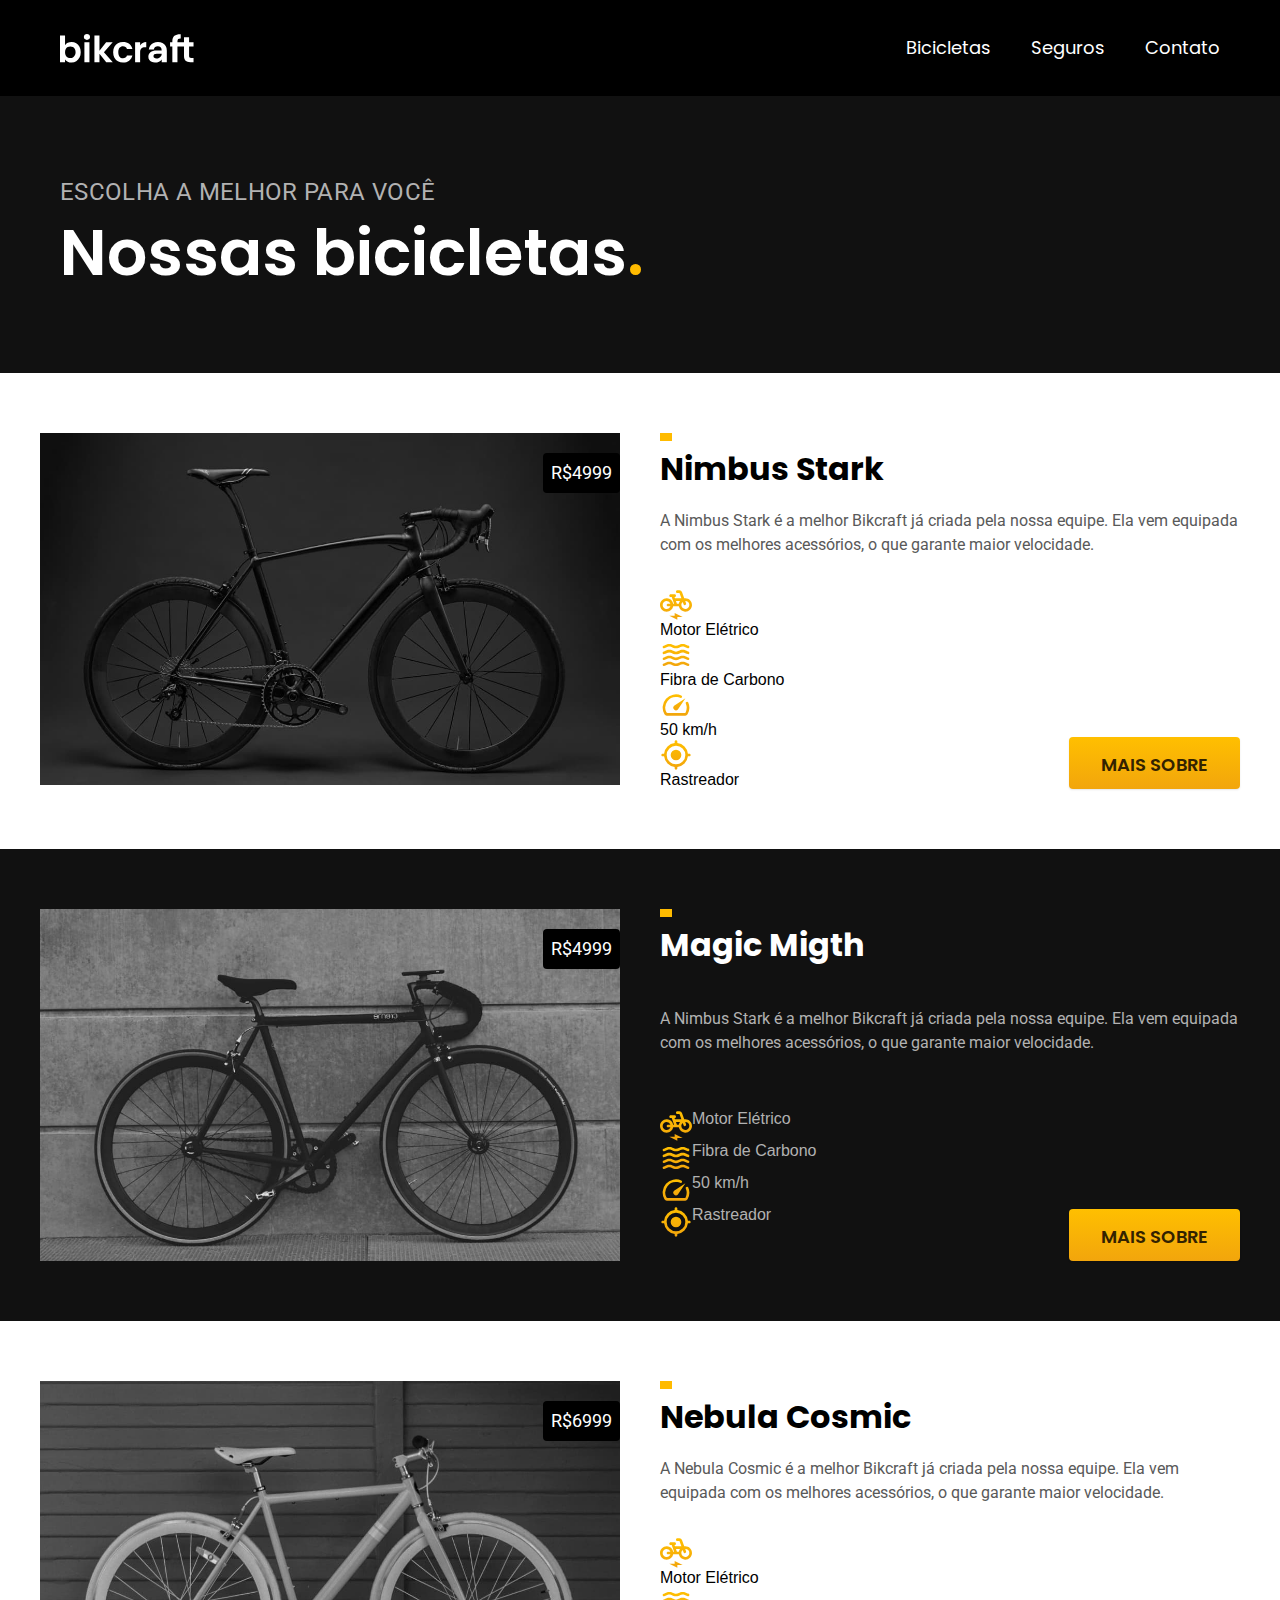
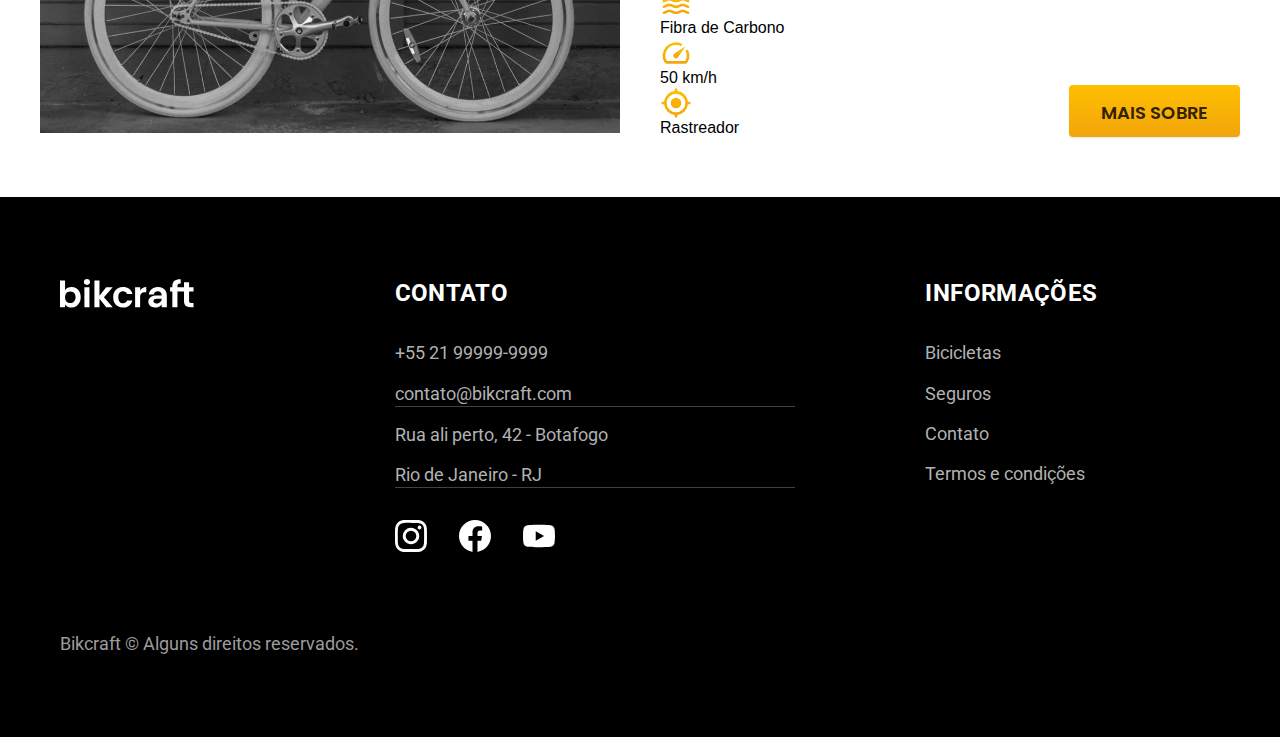
==== bicicletas.html @ 88e43fba "bicicletas-page-doing" ====
<!DOCTYPE html>
<html lang="pt-br">

<head>
    <meta charset="UTF-8">
    <meta http-equiv="X-UA-Compatible" content="IE=edge">
    <meta name="viewport" content="width=device-width, initial-scale=1.0">
    <title> Termos e Condições | Bikcraft </title>
    <meta name="description" content="Termos e Condições">
    <link rel="stylesheet" href="./css/style.css">
    <link href="https://fonts.googleapis.com/css2?family=Poppins:wght@400;600&family=Roboto:wght@400;500&display=swap"
        rel="stylesheet">
    <link href="https://fonts.googleapis.com/css2?family=Merriweather:ital@1&display=swap" rel="stylesheet">
</head>

<body id="bicicletas">
    <header class="header-bg">
        <div class="header container">
            <a href="./"> <img src="./img/bikcraft.svg" alt="Bikcraft"></a>
            <nav aria-label="primaria">
                <ul class="header-menu font-1-m cor-0">
                    <li><a href="./bicicletas.html">Bicicletas</a></li>
                    <li><a href="./seguros.html">Seguros</a></li>
                    <li><a href="./contato.html">Contato</a></li>
                </ul>
            </nav>
        </div>
    </header>

    <main>
        <div class="titulo-bg">
            <div class="titulo container">
                <p class="font-2-l-b cor-5">Escolha a melhor para você</p>
                <h1 class="font-1-xxl cor-0">Nossas bicicletas<span class="cor-p1">.</span></h1>
            </div>
        </div>

            <div class="bicicletas contaienr">
                <div class="bicicletas-img">
                    <img src="./img/bicicletas/nimbus.jpg" alt="bicicleta-preta">
                    <span class="font-2-m cor-0">R$4999</span>
                </div>
                <div class="bicicletas-conteudo">
                    <h2 class="font-1-xl">Nimbus Stark</h2>
                    <p class="font-2-s cor-8">A Nimbus Stark é a melhor Bikcraft já criada pela nossa equipe. Ela vem equipada com os melhores acessórios, o que garante maior velocidade.</p>
                    <ul>
                        <li><img src="/img/icones/eletrica.svg" alt=""></li>
                        Motor Elétrico
                        <li><img src="/img/icones/carbono.svg" alt=""></li>
                        Fibra de Carbono
                        <li><img src="/img/icones/velocidade.svg" alt=""></li>
                        50 km/h
                        <li><img src="/img/icones/rastreador.svg" alt=""></li>
                        Rastreador
                    </ul>
                    <a class="botao seta" href="./bicicletas/nimbus.html">Mais Sobre</a>
                </div>
            </div>

        <div class="bicicletas-bg">
            <div class="bicicletas contaienr">
                <div class="bicicletas-img">
                    <img src="./img/bicicletas/magic.jpg" alt="bicicleta-preta">
                    <span class="font-2-m cor-0">R$4999</span>
                </div>
                <div class="bicicletas-conteudo">
                    <h2 class="font-1-xl cor-0">Magic Migth</h2>
                    <p class="font-2-s cor-5">A Nimbus Stark é a melhor Bikcraft já criada pela nossa equipe. Ela vem equipada com os melhores acessórios, o que garante maior velocidade.</p>
                    <ul class="cor-5">
                        <li>
                            <img src="/img/icones/eletrica.svg" alt="">
                            Motor Elétrico
                        </li>
                        <li>
                            <img src="/img/icones/carbono.svg" alt="">
                            Fibra de Carbono
                        </li>
                        
                        <li>
                            <img src="/img/icones/velocidade.svg" alt="">
                            50 km/h
                        </li>
                        <li>
                            <img src="/img/icones/rastreador.svg" alt="">
                            Rastreador
                        </li>
                        
                    </ul>
                    <a class="botao seta" href="./bicicletas/magic.html">Mais Sobre</a>
                </div>
            </div>
        </div>

            <div class="bicicletas contaienr">
                <div class="bicicletas-img">
                    <img src="./img/bicicletas/nebula.jpg" alt="bicicleta-preta">
                    <span class="font-2-m cor-0">R$6999</span>
                </div>
                <div class="bicicletas-conteudo">
                    <h2 class="font-1-xl">Nebula Cosmic</h2>
                    <p class="font-2-s cor-8">A Nebula Cosmic é a melhor Bikcraft já criada pela nossa equipe. Ela vem equipada com os melhores acessórios, o que garante maior velocidade.</p>
                    <ul>
                        <li><img src="/img/icones/eletrica.svg" alt=""></li>
                        Motor Elétrico
                        <li><img src="/img/icones/carbono.svg" alt=""></li>
                        Fibra de Carbono
                        <li><img src="/img/icones/velocidade.svg" alt=""></li>
                        50 km/h
                        <li><img src="/img/icones/rastreador.svg" alt=""></li>
                        Rastreador
                    </ul>
                    <a class="botao seta" href="./bicicletas/nebula.html">Mais Sobre</a>
                </div>
            </div>
    </main>

    <footer class="footer-bg">
        <div class="footer container">
            <img src="./img/bikcraft.svg" alt="Bikcraft">
            <div class="footer-contato">
                <h3 class="font-2-l-b cor-0">Contato</h3>
                <ul class="font-2-m cor-5">
                    <li><a href="tel:+5521999999999"> +55 21 99999-9999</a></li>
                    <li><a href="mailto:contato@bikcraft.com">contato@bikcraft.com</a></li>
                    <li>Rua ali perto, 42 - Botafogo</li>
                    <li>Rio de Janeiro - RJ</li>
                </ul>
                <div class="footer-redes">
                    <a href="./">
                        <img src="./img/redes/instagram.svg" alt="instagram">
                    </a>
                    <a href="./">
                        <img src="./img/redes/facebook.svg" alt="facebook">
                    </a>
                    <a href="./">
                        <img src="./img/redes/youtube.svg" alt="youtube">
                    </a>
                </div>
            </div>

            <div class="footer-informacoes">
                <h3 class="font-2-l-b cor-0">Informações</h3>
                <ul class="font-2-m cor-5">
                    <li><a href="./bicicletas.html">Bicicletas</a></li>
                    <li><a href="./seguros.html">Seguros</a></li>
                    <li><a href="./contato.html">Contato</a></li>
                    <li><a href="./termos.html">Termos e condições</a></li>
                </ul>
            </div>
            <p class="footer-copy font-2-m cor-6">Bikcraft © Alguns direitos reservados.</p>
        </div>
    </footer>

</html>
---- css/style.css ----
/* Global*/
@import url(./global/header.css);
@import url(./global/footer.css);
/* Tipograafia */
@import url(./utilidades/tipografia.css);

/*cores*/
@import url(./utilidades/cores.css);

@import url(./global/global.css);

/*Home*/
@import url(./home/introducao.css);
@import url(./home/tecnologia.css);
@import url(./home/parceiros.css);
@import url(./home/depoimento.css);

/* Utilidades */

@import url(./utilidades/componentes.css);

/*Bicicletas*/ 
@import url(./bicicletas/bicicletas-lista.css);

/* Seguros */
@import url(./seguros/seguros.css);

/* Termos */
@import url(./termos/termos.css);

/* Bicicletas */
@import url(./bicicletas/bicicletas.css);
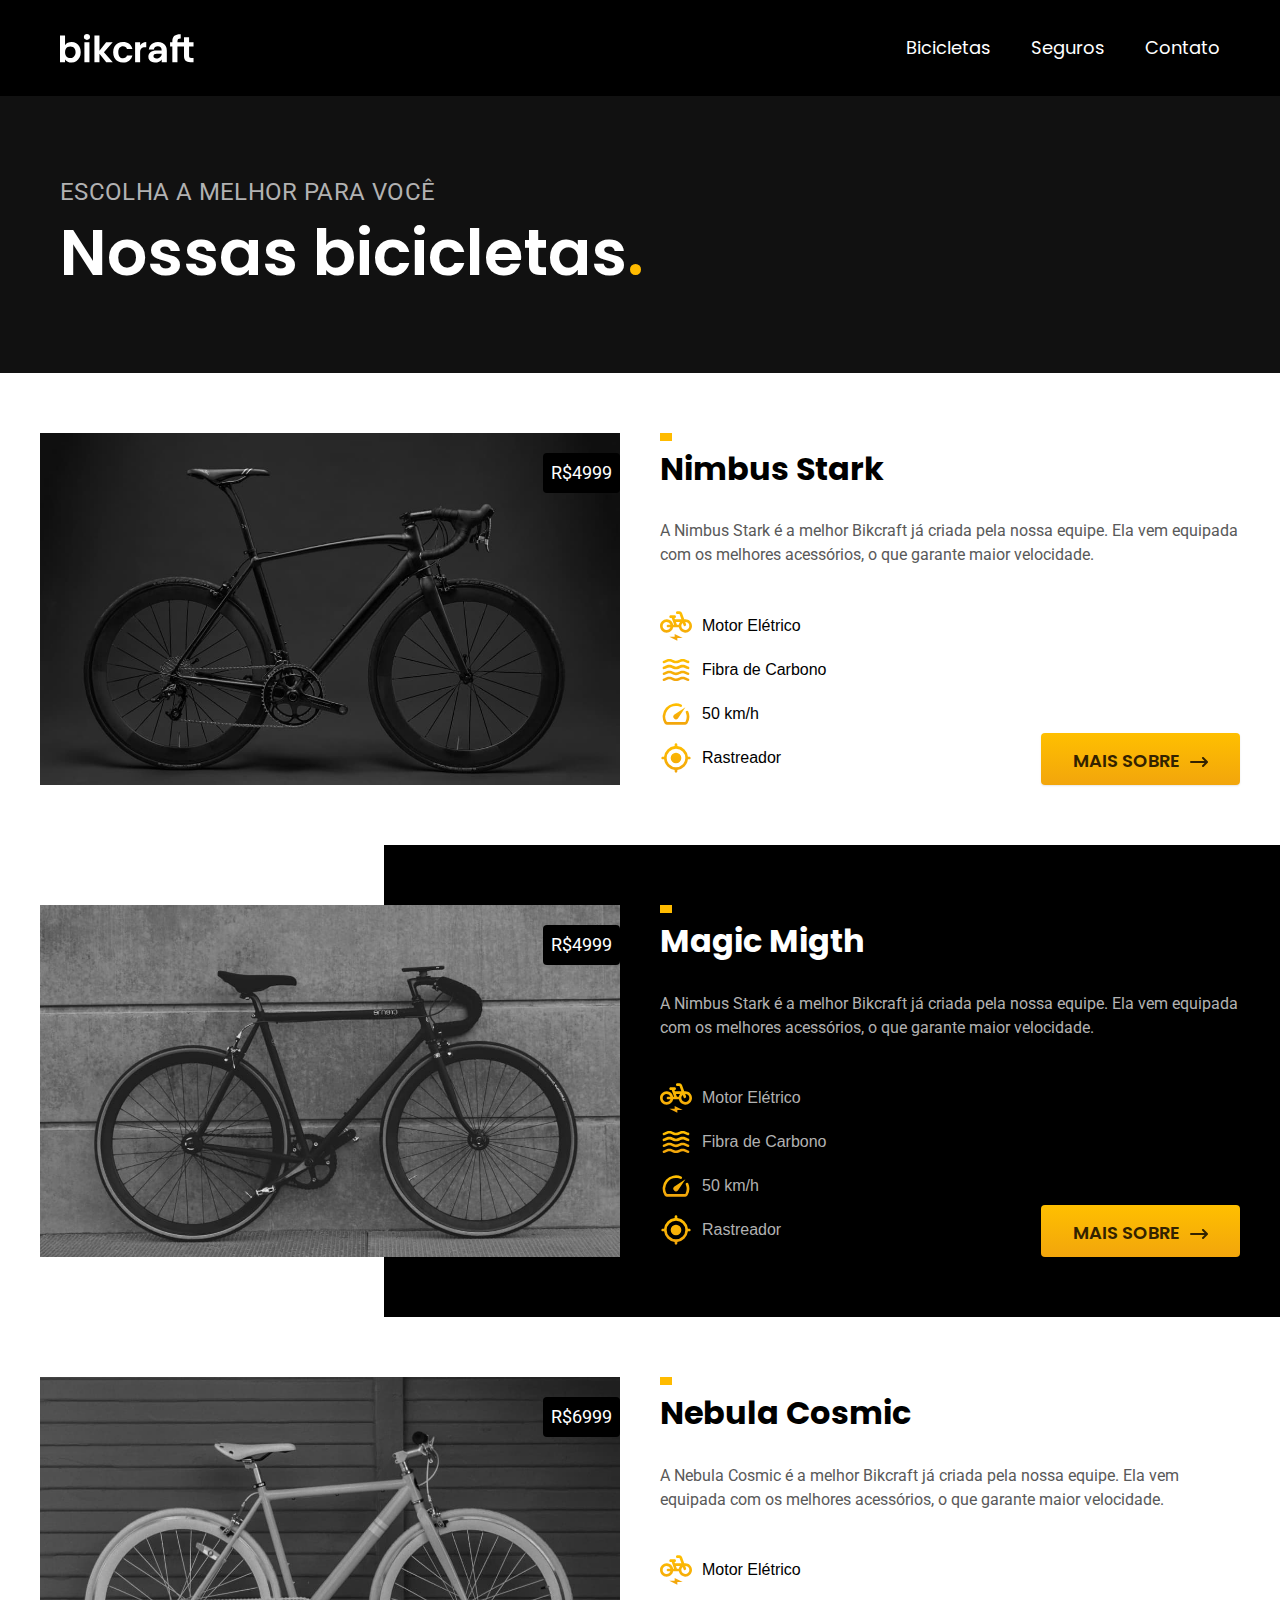
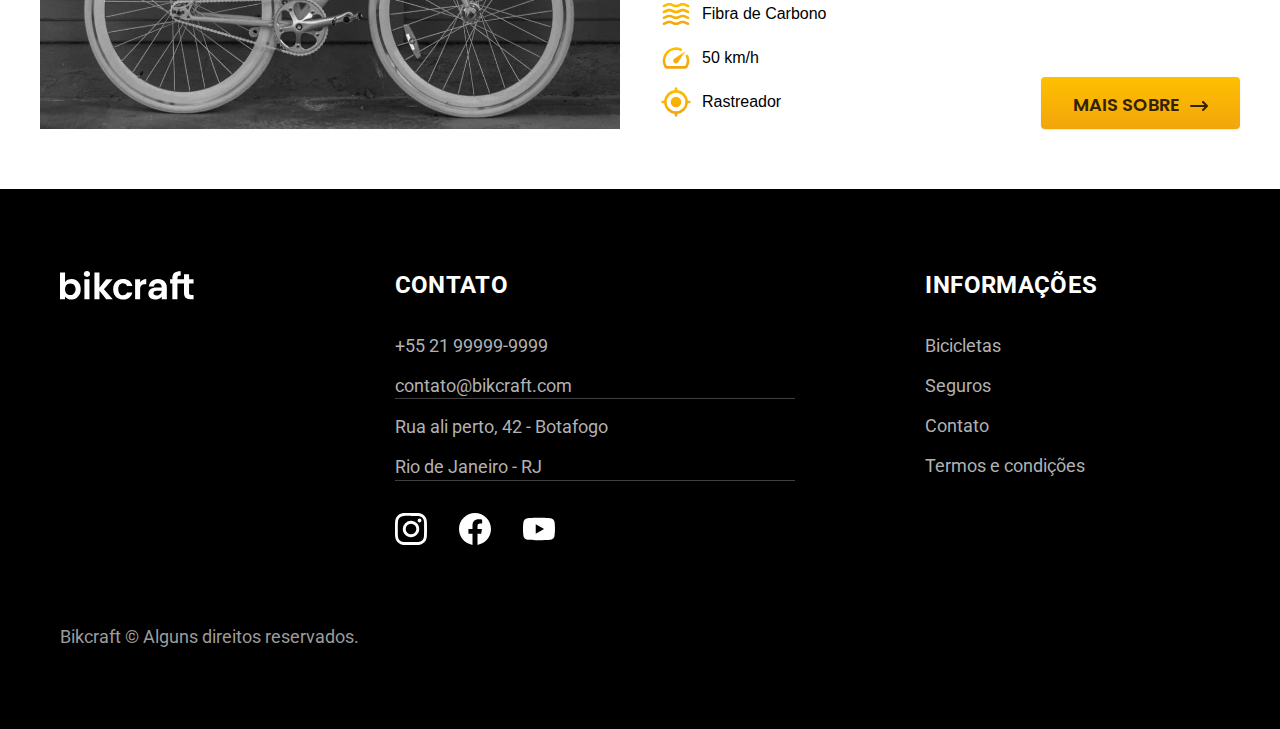
==== commit 873742a4: "seguros-starting" ====
--- a/bicicletas.html
+++ b/bicicletas.html
@@ -35,27 +35,37 @@
             </div>
         </div>
 
-            <div class="bicicletas contaienr">
-                <div class="bicicletas-img">
-                    <img src="./img/bicicletas/nimbus.jpg" alt="bicicleta-preta">
-                    <span class="font-2-m cor-0">R$4999</span>
-                </div>
-                <div class="bicicletas-conteudo">
-                    <h2 class="font-1-xl">Nimbus Stark</h2>
-                    <p class="font-2-s cor-8">A Nimbus Stark é a melhor Bikcraft já criada pela nossa equipe. Ela vem equipada com os melhores acessórios, o que garante maior velocidade.</p>
-                    <ul>
-                        <li><img src="/img/icones/eletrica.svg" alt=""></li>
+        <div class="bicicletas contaienr">
+            <div class="bicicletas-img">
+                <img src="./img/bicicletas/nimbus.jpg" alt="bicicleta-preta">
+                <span class="font-2-m cor-0">R$4999</span>
+            </div>
+            <div class="bicicletas-conteudo">
+                <h2 class="font-1-xl">Nimbus Stark</h2>
+                <p class="font-2-s cor-8">A Nimbus Stark é a melhor Bikcraft já criada pela nossa equipe. Ela vem
+                    equipada com os melhores acessórios, o que garante maior velocidade.</p>
+                <ul>
+                    <li>
+                        <img src="./img/icones/eletrica.svg" alt="">
                         Motor Elétrico
-                        <li><img src="/img/icones/carbono.svg" alt=""></li>
+                    </li>
+                    <li>
+                        <img src="./img/icones/carbono.svg" alt="">
                         Fibra de Carbono
-                        <li><img src="/img/icones/velocidade.svg" alt=""></li>
+                    </li>
+
+                    <li>
+                        <img src="./img/icones/velocidade.svg" alt="">
                         50 km/h
-                        <li><img src="/img/icones/rastreador.svg" alt=""></li>
+                    </li>
+                    <li>
+                        <img src="./img/icones/rastreador.svg" alt="">
                         Rastreador
-                    </ul>
-                    <a class="botao seta" href="./bicicletas/nimbus.html">Mais Sobre</a>
-                </div>
+                    </li>
+                </ul>
+                <a class="botao seta" href="./bicicletas/nimbus.html">Mais Sobre</a>
             </div>
+        </div>
 
         <div class="bicicletas-bg">
             <div class="bicicletas contaienr">
@@ -65,53 +75,64 @@
                 </div>
                 <div class="bicicletas-conteudo">
                     <h2 class="font-1-xl cor-0">Magic Migth</h2>
-                    <p class="font-2-s cor-5">A Nimbus Stark é a melhor Bikcraft já criada pela nossa equipe. Ela vem equipada com os melhores acessórios, o que garante maior velocidade.</p>
+                    <p class="font-2-s cor-5">A Nimbus Stark é a melhor Bikcraft já criada pela nossa equipe. Ela vem
+                        equipada com os melhores acessórios, o que garante maior velocidade.</p>
                     <ul class="cor-5">
                         <li>
-                            <img src="/img/icones/eletrica.svg" alt="">
+                            <img src="./img/icones/eletrica.svg" alt="">
                             Motor Elétrico
                         </li>
                         <li>
-                            <img src="/img/icones/carbono.svg" alt="">
+                            <img src="./img/icones/carbono.svg" alt="">
                             Fibra de Carbono
                         </li>
-                        
+
                         <li>
-                            <img src="/img/icones/velocidade.svg" alt="">
+                            <img src="./img/icones/velocidade.svg" alt="">
                             50 km/h
                         </li>
                         <li>
-                            <img src="/img/icones/rastreador.svg" alt="">
+                            <img src="./img/icones/rastreador.svg" alt="">
                             Rastreador
                         </li>
-                        
+
                     </ul>
                     <a class="botao seta" href="./bicicletas/magic.html">Mais Sobre</a>
                 </div>
             </div>
         </div>
 
-            <div class="bicicletas contaienr">
-                <div class="bicicletas-img">
-                    <img src="./img/bicicletas/nebula.jpg" alt="bicicleta-preta">
-                    <span class="font-2-m cor-0">R$6999</span>
-                </div>
-                <div class="bicicletas-conteudo">
-                    <h2 class="font-1-xl">Nebula Cosmic</h2>
-                    <p class="font-2-s cor-8">A Nebula Cosmic é a melhor Bikcraft já criada pela nossa equipe. Ela vem equipada com os melhores acessórios, o que garante maior velocidade.</p>
-                    <ul>
-                        <li><img src="/img/icones/eletrica.svg" alt=""></li>
+        <div class="bicicletas contaienr">
+            <div class="bicicletas-img">
+                <img src="./img/bicicletas/nebula.jpg" alt="bicicleta-preta">
+                <span class="font-2-m cor-0">R$6999</span>
+            </div>
+            <div class="bicicletas-conteudo">
+                <h2 class="font-1-xl">Nebula Cosmic</h2>
+                <p class="font-2-s cor-8">A Nebula Cosmic é a melhor Bikcraft já criada pela nossa equipe. Ela vem
+                    equipada com os melhores acessórios, o que garante maior velocidade.</p>
+                <ul>
+                    <li>
+                        <img src="./img/icones/eletrica.svg" alt="">
                         Motor Elétrico
-                        <li><img src="/img/icones/carbono.svg" alt=""></li>
+                    </li>
+                    <li>
+                        <img src="./img/icones/carbono.svg" alt="">
                         Fibra de Carbono
-                        <li><img src="/img/icones/velocidade.svg" alt=""></li>
+                    </li>
+
+                    <li>
+                        <img src="./img/icones/velocidade.svg" alt="">
                         50 km/h
-                        <li><img src="/img/icones/rastreador.svg" alt=""></li>
+                    </li>
+                    <li>
+                        <img src="./img/icones/rastreador.svg" alt="">
                         Rastreador
-                    </ul>
-                    <a class="botao seta" href="./bicicletas/nebula.html">Mais Sobre</a>
-                </div>
+                    </li>
+                </ul>
+                <a class="botao seta" href="./bicicletas/nebula.html">Mais Sobre</a>
             </div>
+        </div>
     </main>
 
     <footer class="footer-bg">
